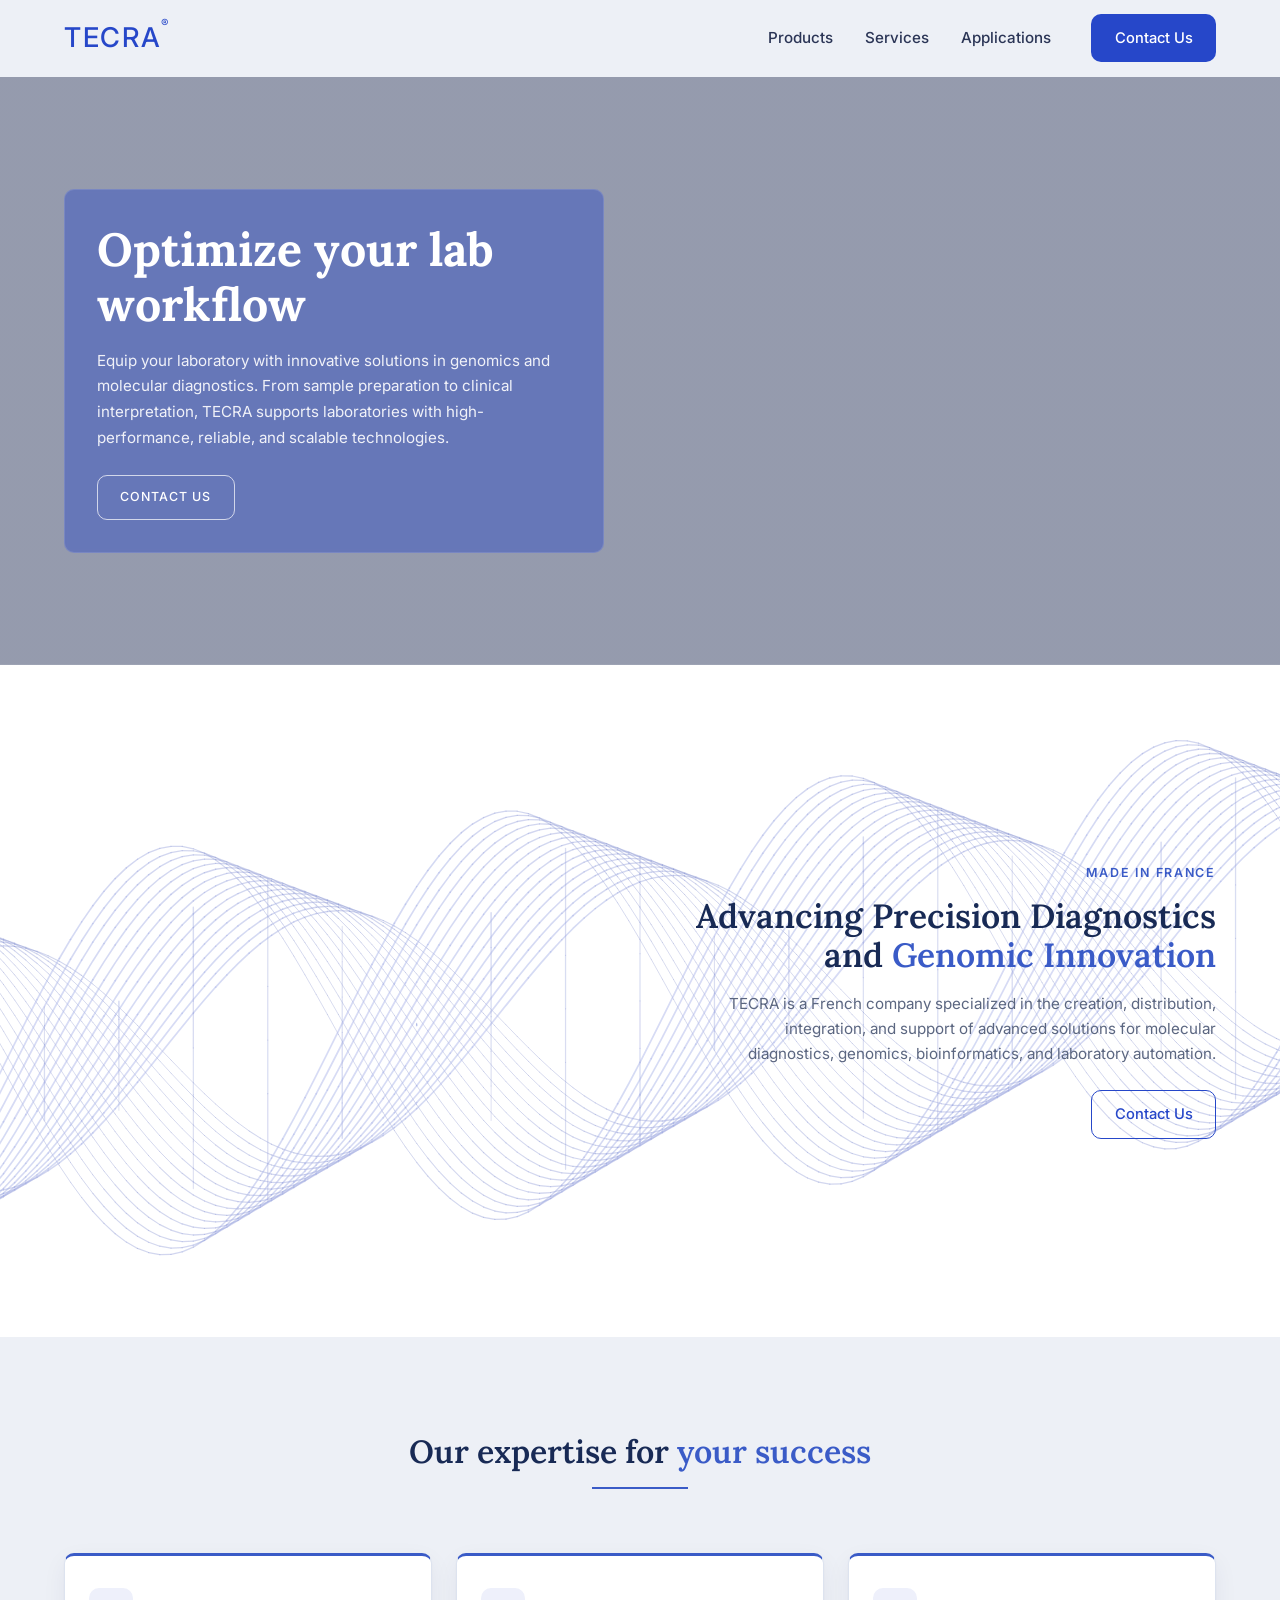
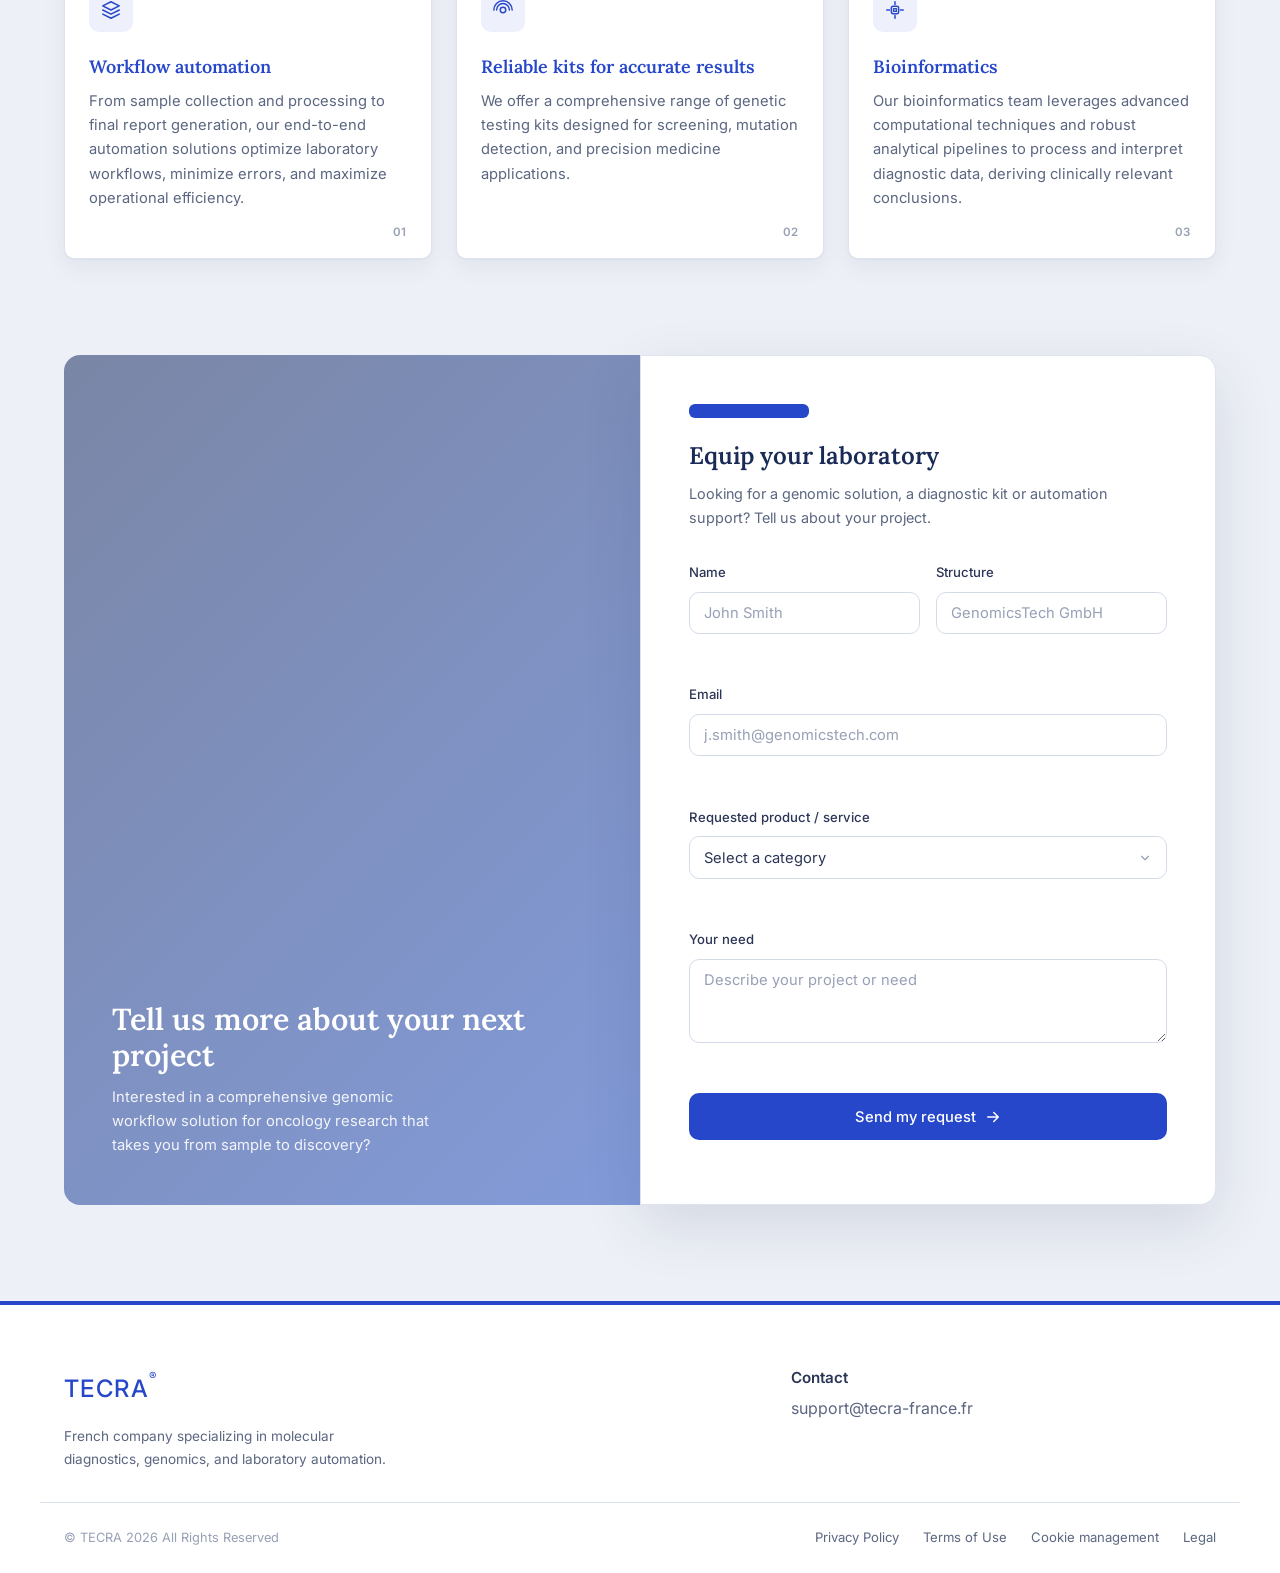
==== index.html @ 700c9b6a "Add files via upload" ====
<!DOCTYPE html>
<html lang="en">
<head>
  <meta charset="UTF-8" />
  <meta name="viewport" content="width=device-width, initial-scale=1.0" />
  <title>TECRA — Advancing Precision Diagnostics & Genomic Innovation</title>
  <meta
    name="description"
    content="TECRA is a French company specialized in molecular diagnostics, genomics, bioinformatics, and laboratory automation."
  />

  <!-- Fonts: serif display (Lora) + sans UI (Inter) -->
  <link rel="preconnect" href="https://fonts.googleapis.com" />
  <link rel="preconnect" href="https://fonts.gstatic.com" crossorigin />
  <link
    href="https://fonts.googleapis.com/css2?family=Inter:wght@400;500;600&family=Lora:ital,wght@0,500;0,600;0,700;1,500&display=swap"
    rel="stylesheet"
  />

  <link rel="stylesheet" href="styles.css" />
</head>
<body>
  <!-- ============================ HEADER ============================ -->
  <header class="site-header" id="top">
    <div class="container site-header__inner">
      <a href="#top" class="logo" aria-label="TECRA home">
        <span class="logo__word">TECRA</span><span class="logo__mark">&reg;</span>
      </a>

      <nav class="nav" aria-label="Primary">
        <button
          class="nav__toggle"
          aria-expanded="false"
          aria-controls="nav-menu"
          aria-label="Open menu"
        >
          <span></span><span></span><span></span>
        </button>

        <ul class="nav__menu" id="nav-menu">
          <li><a href="products.html">Products</a></li>
          <li><a href="services.html">Services</a></li>
          <li><a href="applications.html">Applications</a></li>
          <li class="nav__cta">
            <a href="#contact" class="btn btn--primary">Contact Us</a>
          </li>
        </ul>
      </nav>
    </div>
  </header>

  <main>
    <!-- ============================ HERO ============================ -->
    <section class="hero" id="products">
      <div class="container hero__inner">
        <div class="hero__card">
          <h1 class="hero__title">Optimize your lab workflow</h1>
          <p class="hero__text">
            Equip your laboratory with innovative solutions in genomics and
            molecular diagnostics. From sample preparation to clinical
            interpretation, TECRA supports laboratories with high-performance,
            reliable, and scalable technologies.
          </p>
          <a href="#contact" class="btn btn--ghost">Contact Us</a>
        </div>
      </div>
    </section>

    <!-- ============================ ABOUT ============================ -->
    <section class="about" id="services">
      <div class="container about__inner">
        <!-- Decorative DNA double-helix: drawn and projected in 3D,
             rotating on its vertical axis (see initHelix in main.js). -->
        <div class="about__helix" aria-hidden="true">
          <canvas class="about__helix-canvas"></canvas>
        </div>

        <div class="about__content">
          <p class="eyebrow">Made in France</p>
          <h2 class="about__title">
            Advancing Precision Diagnostics and
            <span class="text-accent">Genomic Innovation</span>
          </h2>
          <p class="about__text">
            TECRA is a French company specialized in the creation, distribution,
            integration, and support of advanced solutions for molecular
            diagnostics, genomics, bioinformatics, and laboratory automation.
          </p>
          <a href="#contact" class="btn btn--outline">Contact Us</a>
        </div>
      </div>
    </section>

    <!-- ========================== EXPERTISE ========================== -->
    <section class="expertise" id="applications">
      <div class="container">
        <header class="section-head">
          <h2 class="section-head__title">
            Our expertise for <span class="text-accent">your success</span>
          </h2>
          <span class="section-head__rule" aria-hidden="true"></span>
        </header>

        <ol class="cards">
          <li class="card">
            <span class="card__icon" aria-hidden="true">
              <svg viewBox="0 0 24 24" fill="none" stroke="currentColor" stroke-width="1.6" stroke-linecap="round" stroke-linejoin="round">
                <path d="M12 3 3 7.5 12 12l9-4.5L12 3Z" />
                <path d="M3 12l9 4.5L21 12" />
                <path d="M3 16.5 12 21l9-4.5" />
              </svg>
            </span>
            <h3 class="card__title">Workflow automation</h3>
            <p class="card__text">
              From sample collection and processing to final report generation,
              our end-to-end automation solutions optimize laboratory workflows,
              minimize errors, and maximize operational efficiency.
            </p>
            <span class="card__number">01</span>
          </li>

          <li class="card">
            <span class="card__icon" aria-hidden="true">
              <svg viewBox="0 0 24 24" fill="none" stroke="currentColor" stroke-width="1.6" stroke-linecap="round" stroke-linejoin="round">
                <circle cx="12" cy="12" r="3" />
                <path d="M5 12a7 7 0 0 1 14 0" />
                <path d="M2 12a10 10 0 0 1 20 0" />
              </svg>
            </span>
            <h3 class="card__title">Reliable kits for accurate results</h3>
            <p class="card__text">
              We offer a comprehensive range of genetic testing kits designed for
              screening, mutation detection, and precision medicine applications.
            </p>
            <span class="card__number">02</span>
          </li>

          <li class="card">
            <span class="card__icon" aria-hidden="true">
              <svg viewBox="0 0 24 24" fill="none" stroke="currentColor" stroke-width="1.6" stroke-linecap="round" stroke-linejoin="round">
                <path d="M12 3v3M12 18v3M3 12h3M18 12h3" />
                <rect x="8" y="8" width="8" height="8" rx="2" />
                <path d="M10.5 10.5h3v3h-3z" />
              </svg>
            </span>
            <h3 class="card__title">Bioinformatics</h3>
            <p class="card__text">
              Our bioinformatics team leverages advanced computational techniques
              and robust analytical pipelines to process and interpret diagnostic
              data, deriving clinically relevant conclusions.
            </p>
            <span class="card__number">03</span>
          </li>
        </ol>
      </div>
    </section>

    <!-- =========================== CONTACT =========================== -->
    <section class="contact" id="contact">
      <div class="container contact__inner">
        <!-- Image / message panel -->
        <aside class="contact__panel">
          <div class="contact__panel-content">
            <h2 class="contact__panel-title">Tell us more about your next project</h2>
            <p class="contact__panel-text">
              Interested in a comprehensive genomic workflow solution for oncology
              research that takes you from sample to discovery?
            </p>
          </div>
        </aside>

        <!-- Form card -->
        <div class="contact__card">
          <span class="contact__chip" aria-hidden="true"></span>
          <h2 class="contact__title">Equip your laboratory</h2>
          <p class="contact__subtitle">
            Looking for a genomic solution, a diagnostic kit or automation support?
            Tell us about your project.
          </p>

          <form class="form" id="contact-form" action="https://formspree.io/f/YOUR_FORM_ID" method="POST" novalidate>
            <input type="hidden" name="_subject" value="New contact request from TECRA website" />
            <input type="hidden" name="_replyto" value="" />
            <div class="form__row">
              <div class="field">
                <label for="name">Name</label>
                <input type="text" id="name" name="name" minlength="2" placeholder="John Smith" required />
                <span class="field__error" aria-live="polite"></span>
              </div>
              <div class="field">
                <label for="structure">Structure</label>
                <input type="text" id="structure" name="structure" minlength="2" placeholder="GenomicsTech GmbH" required />
                <span class="field__error" aria-live="polite"></span>
              </div>
            </div>

            <div class="field">
              <label for="email">Email</label>
              <input type="email" id="email" name="email" placeholder="j.smith@genomicstech.com" required />
              <span class="field__error" aria-live="polite"></span>
            </div>

            <div class="field">
              <label for="category">Requested product / service</label>
              <select id="category" name="category" required>
                <option value="" disabled selected>Select a category</option>
                <option value="automation">Workflow automation</option>
                <option value="kits">Diagnostic kits</option>
                <option value="genomics">Genomic solutions</option>
                <option value="bioinformatics">Bioinformatics</option>
              </select>
              <span class="field__error" aria-live="polite"></span>
            </div>

            <div class="field">
              <label for="need">Your need</label>
              <textarea id="need" name="need" rows="3" minlength="10" placeholder="Describe your project or need" required></textarea>
              <span class="field__error" aria-live="polite"></span>
            </div>

            <button type="submit" class="btn btn--primary btn--block">
              Send my request
              <svg viewBox="0 0 24 24" fill="none" stroke="currentColor" stroke-width="2" stroke-linecap="round" stroke-linejoin="round" aria-hidden="true">
                <path d="M5 12h14M13 6l6 6-6 6" />
              </svg>
            </button>
          </form>
        </div>
      </div>
    </section>
  </main>

  <!-- ============================ FOOTER ============================ -->
  <footer class="site-footer">
    <div class="container site-footer__inner">
      <div class="site-footer__brand">
        <a href="#top" class="logo logo--footer" aria-label="TECRA home">
          <span class="logo__word">TECRA</span><span class="logo__mark">&reg;</span>
        </a>
        <p class="site-footer__desc">
          French company specializing in molecular diagnostics, genomics, and
          laboratory automation.
        </p>
      </div>

      <div class="site-footer__contact">
        <h4>Contact</h4>
        <a href="mailto:support@tecra-france.fr">support@tecra-france.fr</a>
      </div>
    </div>

    <div class="container site-footer__bottom">
      <p class="site-footer__copy">&copy; TECRA 2026 All Rights Reserved</p>
      <ul class="site-footer__links">
        <li><a href="politique-de-confidentialite.html">Privacy Policy</a></li>
        <li><a href="#">Terms of Use</a></li>
        <li><a href="politique-de-confidentialite.html#cookies">Cookie management</a></li>
        <li><a href="mentions-legales.html">Legal</a></li>
      </ul>
    </div>
  </footer>

  <script src="main.js"></script>
</body>
</html>
---- styles.css ----
/* =============================================================
   TECRA — Landing page
   Structure:
   1. Design tokens (custom properties)
   2. Base / reset
   3. Layout primitives (.container)
   4. Components (buttons, logo, forms)
   5. Sections (header, hero, about, expertise, contact, footer)
   6. Responsive breakpoints
   ============================================================= */

/* ---------- 1. Design tokens ---------- */
:root {
  /* Brand colors */
  --c-primary: #2647c9;        /* buttons, links, active accents      */
  --c-primary-dark: #1a3299;   /* hover / pressed state               */
  --c-accent: #3a5bc7;         /* helix, highlighted words, eyebrows  */
  --c-navy: #182a55;           /* serif display headings              */
  --c-ink: #2b3556;            /* strong body text                    */
  --c-text: #5b6680;           /* default body text                   */
  --c-muted: #97a0b5;          /* placeholders, captions, numbers     */

  /* Surfaces */
  --c-bg: #ffffff;
  --c-bg-alt: #edf0f6;         /* light grey section background       */
  --c-bg-panel: #eef1f7;
  --c-border: #dde3ef;
  --c-field-border: #d4dbe8;

  /* Typography */
  --ff-serif: "Lora", Georgia, "Times New Roman", serif;
  --ff-sans: "Inter", system-ui, -apple-system, "Segoe UI", Roboto, sans-serif;

  /* Spacing scale */
  --space-2: 0.5rem;
  --space-3: 0.75rem;
  --space-4: 1rem;
  --space-6: 1.5rem;
  --space-8: 2rem;
  --space-12: 3rem;
  --space-16: 4rem;
  --space-20: 5rem;
  --space-24: 6rem;

  /* Radii & shadows */
  --radius: 10px;
  --radius-lg: 16px;
  --shadow-card: 0 1px 2px rgba(24, 42, 85, 0.04),
                 0 8px 24px rgba(24, 42, 85, 0.06);
  --shadow-form: 0 20px 60px rgba(24, 42, 85, 0.12);

  /* Layout */
  --container: 1200px;
  --transition: 180ms ease;
}

/* ---------- 2. Base / reset ---------- */
*,
*::before,
*::after { box-sizing: border-box; }

html { scroll-behavior: smooth; }

body {
  margin: 0;
  font-family: var(--ff-sans);
  font-size: 1rem;
  line-height: 1.65;
  color: var(--c-text);
  background: var(--c-bg);
  -webkit-font-smoothing: antialiased;
  text-rendering: optimizeLegibility;
}

img,
svg { display: block; max-width: 100%; }

a { color: inherit; text-decoration: none; }

h1, h2, h3, h4 {
  margin: 0;
  font-family: var(--ff-serif);
  color: var(--c-navy);
  line-height: 1.18;
  font-weight: 600;
}

p { margin: 0; }

ul, ol { margin: 0; padding: 0; list-style: none; }

:focus-visible {
  outline: 2px solid var(--c-primary);
  outline-offset: 3px;
  border-radius: 4px;
}

.text-accent { color: var(--c-accent); }

/* ---------- 3. Layout primitives ---------- */
.container {
  width: 100%;
  max-width: var(--container);
  margin-inline: auto;
  padding-inline: var(--space-6);
}

.eyebrow {
  font-family: var(--ff-sans);
  font-size: 0.78rem;
  font-weight: 600;
  letter-spacing: 0.14em;
  text-transform: uppercase;
  color: var(--c-accent);
  margin-bottom: var(--space-3);
}

/* ---------- 4. Components ---------- */

/* Logo */
.logo {
  display: inline-flex;
  align-items: flex-start;
  color: var(--c-primary);
}
.logo__word {
  font-family: var(--ff-sans);
  font-weight: 500;
  font-size: 1.7rem;
  letter-spacing: 0.06em;
}
.logo__mark { font-size: 0.7rem; line-height: 1; margin-top: 2px; }
.logo--footer .logo__word { font-size: 1.5rem; }

/* Buttons */
.btn {
  --btn-pad-y: 0.7rem;
  --btn-pad-x: 1.4rem;
  display: inline-flex;
  align-items: center;
  justify-content: center;
  gap: 0.5rem;
  padding: var(--btn-pad-y) var(--btn-pad-x);
  font-family: var(--ff-sans);
  font-size: 0.92rem;
  font-weight: 500;
  border: 1px solid transparent;
  border-radius: var(--radius);
  cursor: pointer;
  transition: background var(--transition), color var(--transition),
              border-color var(--transition), transform var(--transition);
}
.btn:active { transform: translateY(1px); }
.btn svg { width: 18px; height: 18px; }

.btn--primary {
  background: var(--c-primary);
  color: #fff;
}
.btn--primary:hover { background: var(--c-primary-dark); }

.btn--outline {
  background: transparent;
  color: var(--c-primary);
  border-color: var(--c-primary);
}
.btn--outline:hover { background: var(--c-primary); color: #fff; }

.btn--ghost {
  background: transparent;
  color: #fff;
  border-color: rgba(255, 255, 255, 0.7);
  text-transform: uppercase;
  letter-spacing: 0.08em;
  font-size: 0.78rem;
}
.btn--ghost:hover { background: rgba(255, 255, 255, 0.14); border-color: #fff; }

.btn--block { width: 100%; padding-block: 0.85rem; }

/* Section heading with centered rule */
.section-head { text-align: center; margin-bottom: var(--space-16); }
.section-head__title { font-size: clamp(1.5rem, 3vw, 2rem); }
.section-head__rule {
  display: block;
  width: 96px;
  height: 2px;
  margin: var(--space-4) auto 0;
  background: var(--c-accent);
}

/* ---------- 5. Sections ---------- */

/* Header */
.site-header {
  position: sticky;
  top: 0;
  z-index: 50;
  background: var(--c-bg-alt);
  border-bottom: 1px solid transparent;
}
.site-header__inner {
  display: flex;
  align-items: center;
  justify-content: space-between;
  min-height: 76px;
}
.nav { display: flex; align-items: center; }
.nav__menu {
  display: flex;
  align-items: center;
  gap: var(--space-8);
  font-size: 0.95rem;
  font-weight: 500;
  color: var(--c-ink);
}
.nav__menu a:not(.btn):hover { color: var(--c-primary); }
.nav__cta { margin-left: var(--space-2); }

.nav__toggle {
  display: none;
  flex-direction: column;
  justify-content: center;
  gap: 5px;
  width: 44px;
  height: 44px;
  padding: 10px;
  background: none;
  border: 0;
  cursor: pointer;
}
.nav__toggle span {
  display: block;
  height: 2px;
  width: 100%;
  background: var(--c-ink);
  border-radius: 2px;
  transition: transform var(--transition), opacity var(--transition);
}

/* Hero */
.hero {
  position: relative;
  color: #fff;
  background: linear-gradient(120deg, #1c2f63 0%, #24449e 55%, #2c63c4 100%);
  background: linear-gradient(rgba(20,33,74,.45), rgba(20,33,74,.45)),
              url("images/Hero.png") center/cover;
  background-size: cover;
  background-position: center;
}
.hero__inner { padding-block: clamp(3.5rem, 9vw, 7rem); }
.hero__card {
  max-width: 540px;
  padding: var(--space-8);
  background: rgba(38, 71, 201, 0.42);
  backdrop-filter: blur(2px);
  border: 1px solid rgba(255, 255, 255, 0.12);
  border-radius: var(--radius);
}
.hero__title {
  color: #fff;
  font-size: clamp(1.9rem, 4.5vw, 2.9rem);
  font-weight: 700;
  margin-bottom: var(--space-4);
}
.hero__text {
  font-size: 0.95rem;
  line-height: 1.7;
  color: rgba(255, 255, 255, 0.9);
  margin-bottom: var(--space-6);
}

/* About */
.about { position: relative; background: var(--c-bg); overflow: hidden; }
.about__inner {
  position: relative;
  display: grid;
  grid-template-columns: 1fr;
  min-height: 42rem;       /* taller, more spacious section */
  align-content: center;
  padding-block: clamp(3.5rem, 8vw, 6.5rem);
}
/* Full-bleed horizontal helix, centered behind the content (matches the
   reference). The canvas is drawn and rotated in 3D by main.js. */
.about__helix {
  position: absolute;
  top: 50%;
  left: 50%;
  width: 100vw;            /* span the full viewport, beyond the container */
  height: 100%;
  transform: translate(-50%, -50%);
  pointer-events: none;
  z-index: 0;
}
.about__helix-canvas {
  display: block;
  width: 100%;
  height: 100%;
  opacity: 0.9;
}

.about__content {
  position: relative;
  z-index: 1;
  max-width: 520px;
  margin-left: auto;
  text-align: right;
}
.about__title {
  font-size: clamp(1.5rem, 3.2vw, 2.1rem);
  margin-bottom: var(--space-4);
}
.about__text {
  color: var(--c-text);
  margin-bottom: var(--space-6);
  font-size: 0.95rem;
}

/* Expertise */
.expertise { background: var(--c-bg-alt); padding-block: clamp(3.5rem, 8vw, 6rem); }
.cards {
  display: grid;
  grid-template-columns: repeat(3, 1fr);
  gap: var(--space-6);
}
.card {
  position: relative;
  display: flex;
  flex-direction: column;
  padding: var(--space-8) var(--space-6) var(--space-12);
  background: var(--c-bg);
  border: 1px solid var(--c-border);
  border-top: 3px solid var(--c-accent);
  border-radius: var(--radius);
  box-shadow: var(--shadow-card);
  transition: transform var(--transition), box-shadow var(--transition);
}
.card:hover {
  transform: translateY(-4px);
  box-shadow: 0 12px 32px rgba(24, 42, 85, 0.12);
}
.card__icon {
  display: inline-flex;
  align-items: center;
  justify-content: center;
  width: 44px;
  height: 44px;
  margin-bottom: var(--space-6);
  color: var(--c-primary);
  background: rgba(38, 71, 201, 0.08);
  border-radius: var(--radius);
}
.card__icon svg { width: 22px; height: 22px; }
.card__title {
  color: var(--c-primary);
  font-family: var(--ff-serif);
  font-size: 1.12rem;
  font-weight: 600;
  margin-bottom: var(--space-3);
}
.card__text { font-size: 0.92rem; color: var(--c-text); }
.card__number {
  position: absolute;
  right: var(--space-6);
  bottom: var(--space-4);
  font-family: var(--ff-sans);
  font-size: 0.72rem;
  font-weight: 600;
  letter-spacing: 0.06em;
  color: var(--c-muted);
}

/* Contact */
.contact { background: var(--c-bg-alt); padding-bottom: clamp(3.5rem, 8vw, 6rem); }
.contact__inner {
  display: grid;
  grid-template-columns: 1fr 1fr;
  align-items: stretch;
  gap: 0;
}
.contact__panel {
  position: relative;
  display: flex;
  align-items: flex-end;
  min-height: 360px;
  padding: var(--space-12);
  color: #fff;
  border-radius: var(--radius-lg) 0 0 var(--radius-lg);
  background: linear-gradient(135deg, rgba(28,47,99,.55), rgba(42,85,194,.55)),
              url("images/Contact.png") center/cover;
  background-size: cover;
  background-position: center;
}
.contact__panel-title {
  color: #fff;
  font-size: clamp(1.4rem, 2.6vw, 1.9rem);
  margin-bottom: var(--space-3);
}
.contact__panel-text {
  font-size: 0.92rem;
  color: rgba(255, 255, 255, 0.9);
  max-width: 38ch;
}

.contact__card {
  position: relative;
  padding: var(--space-12);
  background: var(--c-bg);
  border: 1px solid var(--c-border);
  border-radius: 0 var(--radius-lg) var(--radius-lg) 0;
  box-shadow: var(--shadow-form);
}
.contact__chip {
  display: block;
  width: 120px;
  height: 14px;
  border-radius: 6px;
  background: var(--c-primary);
  margin-bottom: var(--space-6);
}
.contact__title { font-size: 1.5rem; margin-bottom: var(--space-3); }
.contact__subtitle {
  font-size: 0.9rem;
  color: var(--c-text);
  margin-bottom: var(--space-8);
}

/* Forms */
.form { display: flex; flex-direction: column; gap: var(--space-4); }
.form__row {
  display: grid;
  grid-template-columns: 1fr 1fr;
  gap: var(--space-4);
}
.field { display: flex; flex-direction: column; gap: var(--space-2); }
.field label {
  font-size: 0.82rem;
  font-weight: 500;
  color: var(--c-ink);
}
.field input,
.field select,
.field textarea {
  width: 100%;
  padding: 0.7rem 0.85rem;
  font-family: inherit;
  font-size: 0.92rem;
  color: var(--c-ink);
  background: var(--c-bg);
  border: 1px solid var(--c-field-border);
  border-radius: var(--radius);
  transition: border-color var(--transition), box-shadow var(--transition);
}
.field textarea { resize: vertical; min-height: 84px; }
.field input::placeholder,
.field textarea::placeholder { color: var(--c-muted); }
.field input:focus,
.field select:focus,
.field textarea:focus {
  outline: none;
  border-color: var(--c-primary);
  box-shadow: 0 0 0 3px rgba(38, 71, 201, 0.12);
}
.field__error {
  display: block;
  margin-top: 0.4rem;
  font-size: 0.8rem;
  color: #cf2b2b;
  min-height: 1.25rem;
}
.field--error input,
.field--error select,
.field--error textarea {
  border-color: #cf2b2b;
}
.field--error input:focus,
.field--error select:focus,
.field--error textarea:focus {
  box-shadow: 0 0 0 3px rgba(207, 43, 43, 0.16);
}
.field select {
  appearance: none;
  background-image: url("data:image/svg+xml,%3Csvg xmlns='http://www.w3.org/2000/svg' width='14' height='14' viewBox='0 0 24 24' fill='none' stroke='%2397a0b5' stroke-width='2' stroke-linecap='round' stroke-linejoin='round'%3E%3Cpath d='m6 9 6 6 6-6'/%3E%3C/svg%3E");
  background-repeat: no-repeat;
  background-position: right 0.85rem center;
  padding-right: 2.2rem;
}

/* Footer */
.site-footer {
  background: var(--c-bg);
  border-top: 4px solid var(--c-primary);
}
.site-footer__inner {
  display: grid;
  grid-template-columns: 1.6fr 1fr;
  gap: var(--space-12);
  padding-block: var(--space-16) var(--space-8);
}
.site-footer__desc {
  max-width: 36ch;
  margin-top: var(--space-4);
  font-size: 0.85rem;
  color: var(--c-text);
}
.site-footer__contact h4 {
  font-family: var(--ff-sans);
  font-size: 0.95rem;
  font-weight: 600;
  color: var(--c-ink);
  margin-bottom: var(--space-2);
}
.site-footer__contact a:hover { color: var(--c-primary); }

.site-footer__bottom {
  display: flex;
  flex-wrap: wrap;
  align-items: center;
  justify-content: space-between;
  gap: var(--space-4);
  padding-block: var(--space-6);
  border-top: 1px solid var(--c-border);
}
.site-footer__copy { font-size: 0.8rem; color: var(--c-muted); }
.site-footer__links {
  display: flex;
  flex-wrap: wrap;
  gap: var(--space-6);
  font-size: 0.82rem;
  color: var(--c-text);
}
.site-footer__links a:hover { color: var(--c-primary); }

/* ---------- 6. Responsive ---------- */
@media (max-width: 900px) {
  .cards { grid-template-columns: 1fr; max-width: 520px; margin-inline: auto; }

  .contact__inner { grid-template-columns: 1fr; }
  .contact__panel { border-radius: var(--radius-lg) var(--radius-lg) 0 0; min-height: 260px; }
  .contact__card { border-radius: 0 0 var(--radius-lg) var(--radius-lg); }

  .about__content { max-width: none; text-align: left; }
  .about__helix {
    top: 45%;
    width: 120vw;
  }
  .about__helix-canvas { opacity: 0.5; }
  .about__inner { min-height: clamp(30rem, 60vw, 38rem); }
}

@media (max-width: 720px) {
  /* Mobile navigation */
  .nav__toggle { display: flex; }
  .nav__menu {
    position: absolute;
    inset: 76px 0 auto 0;
    flex-direction: column;
    align-items: stretch;
    gap: 0;
    padding: var(--space-4) var(--space-6) var(--space-8);
    background: var(--c-bg-alt);
    border-bottom: 1px solid var(--c-border);
    box-shadow: var(--shadow-card);
    transform: translateY(-12px);
    opacity: 0;
    visibility: hidden;
    transition: opacity var(--transition), transform var(--transition),
                visibility var(--transition);
  }
  .nav__menu li { padding-block: var(--space-2); }
  .nav__cta { margin: var(--space-3) 0 0; }
  .nav__cta .btn { width: 100%; }
  .nav[data-open="true"] .nav__menu {
    transform: translateY(0);
    opacity: 1;
    visibility: visible;
  }

  .site-footer__inner { grid-template-columns: 1fr; gap: var(--space-8); }
  .site-footer__bottom { flex-direction: column; align-items: flex-start; }
}

@media (max-width: 480px) {
  .form__row { grid-template-columns: 1fr; }
  .contact__card,
  .contact__panel { padding: var(--space-8); }
  .about__inner { min-height: clamp(24rem, 70vw, 30rem); padding-block: clamp(3rem, 8vw, 5rem); }
  .about__helix { top: 50%; }
  .about__helix-canvas { opacity: 0.65; }
}

/* ---------- Accessibility: reduced motion ---------- */
@media (prefers-reduced-motion: reduce) {
  html { scroll-behavior: auto; }
  *, *::before, *::after {
    animation-duration: 0.01ms !important;
    transition-duration: 0.01ms !important;
  }
}
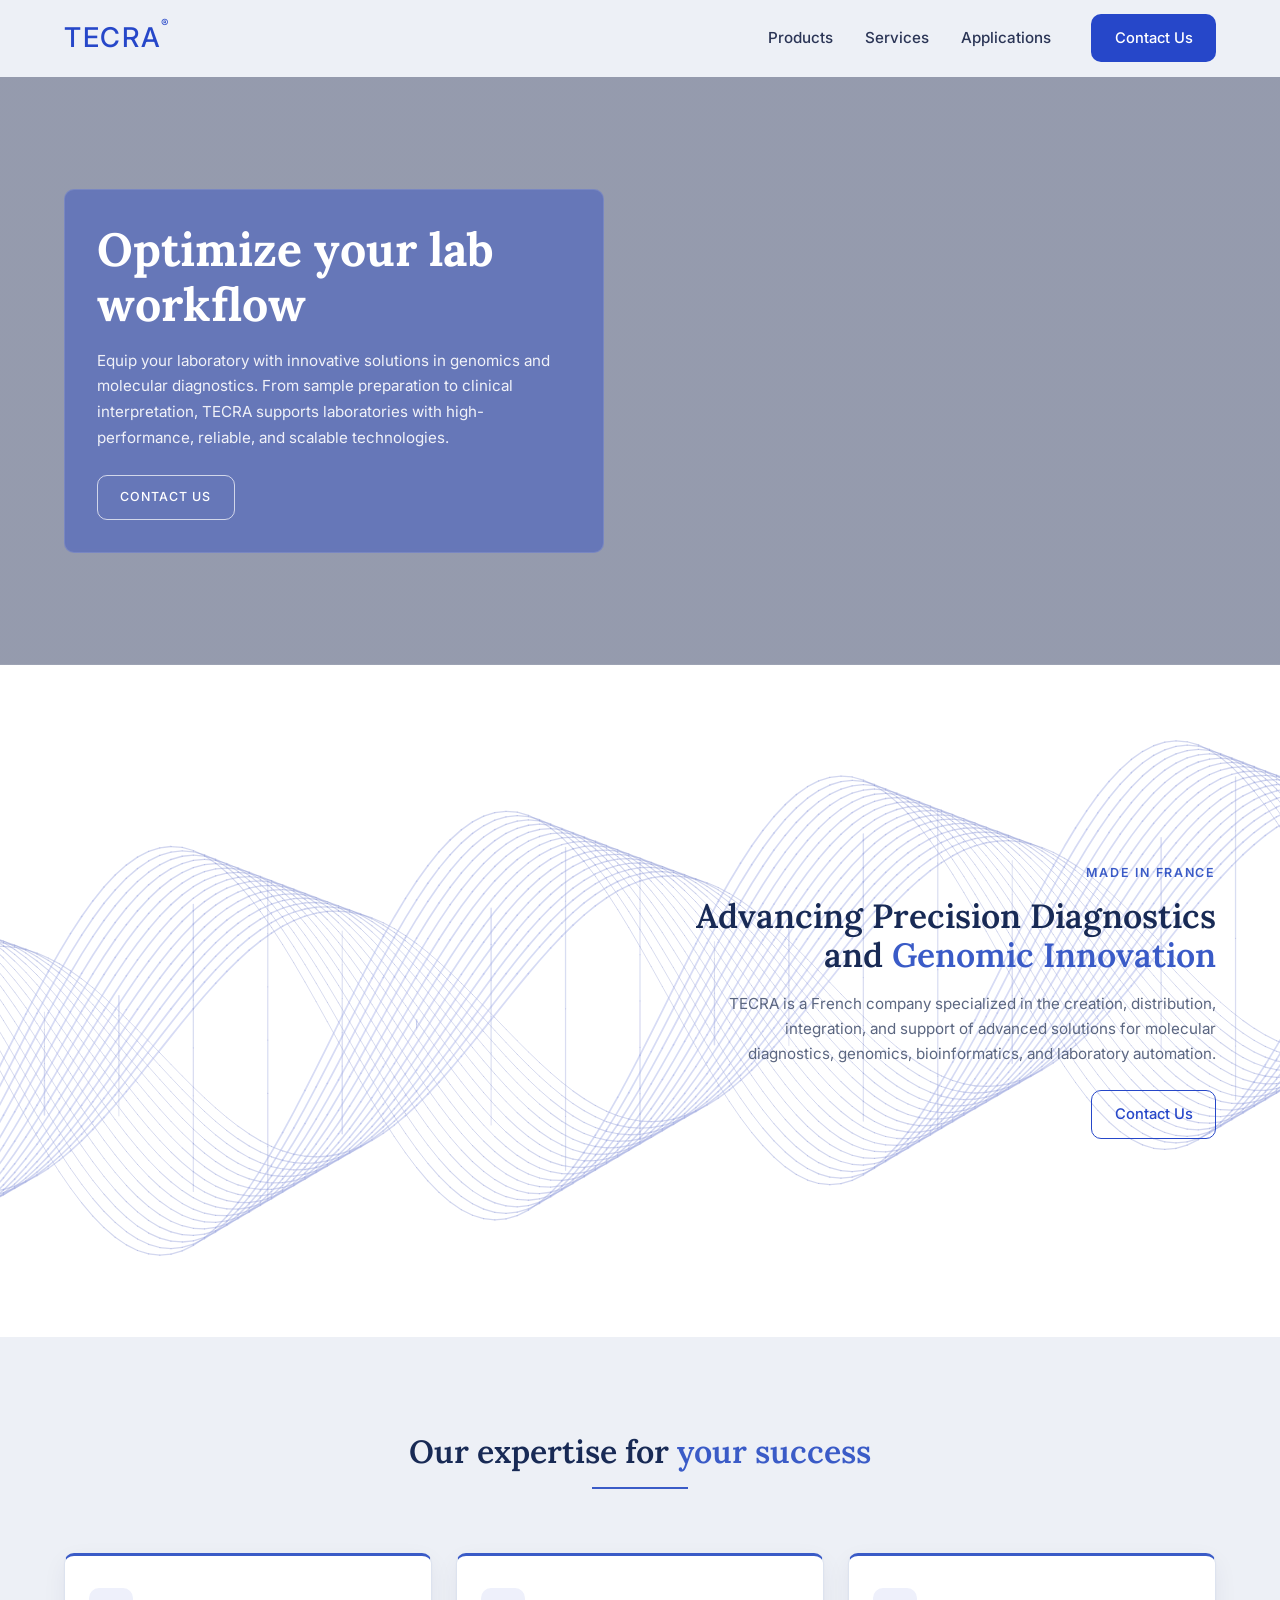
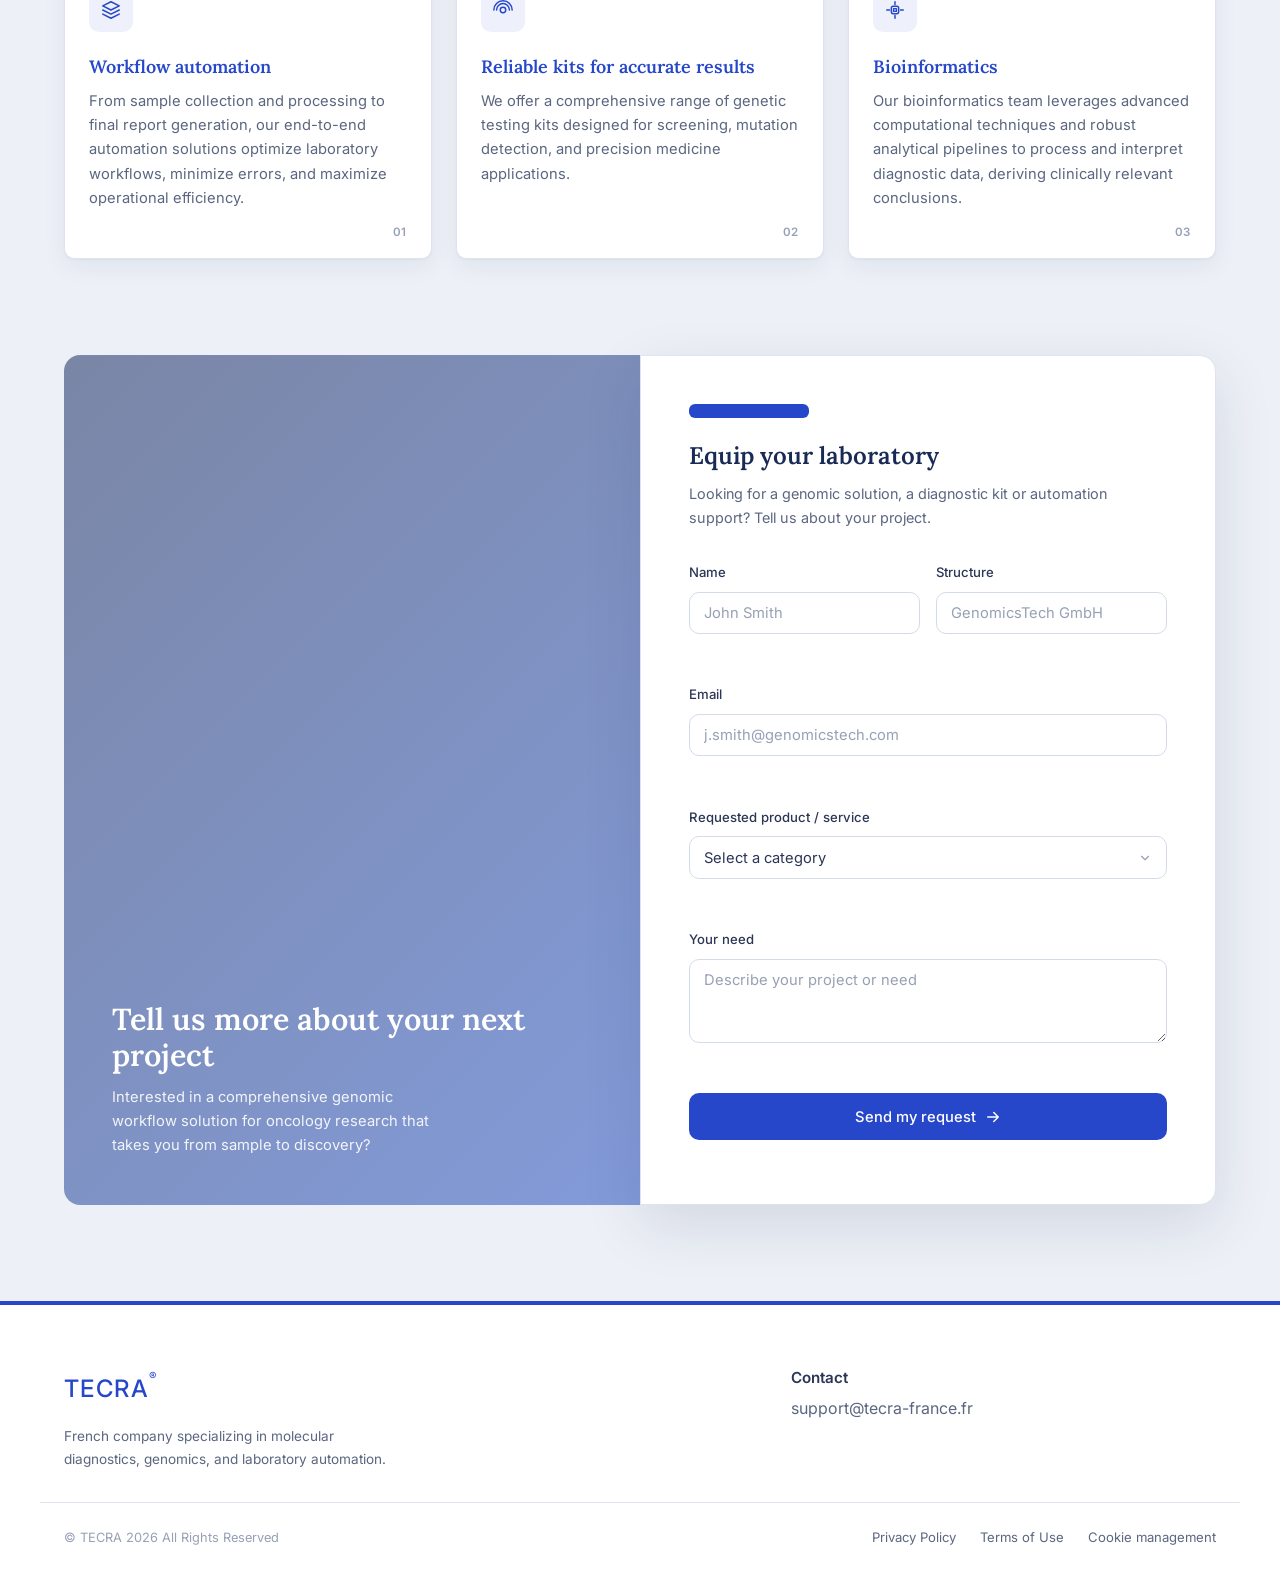
==== commit 57b408d0: "Update index.html" ====
--- a/index.html
+++ b/index.html
@@ -255,11 +255,11 @@
         <li><a href="politique-de-confidentialite.html">Privacy Policy</a></li>
         <li><a href="#">Terms of Use</a></li>
         <li><a href="politique-de-confidentialite.html#cookies">Cookie management</a></li>
-        <li><a href="mentions-legales.html">Legal</a></li>
+        
       </ul>
     </div>
   </footer>
 
   <script src="main.js"></script>
 </body>
-</html>+</html>
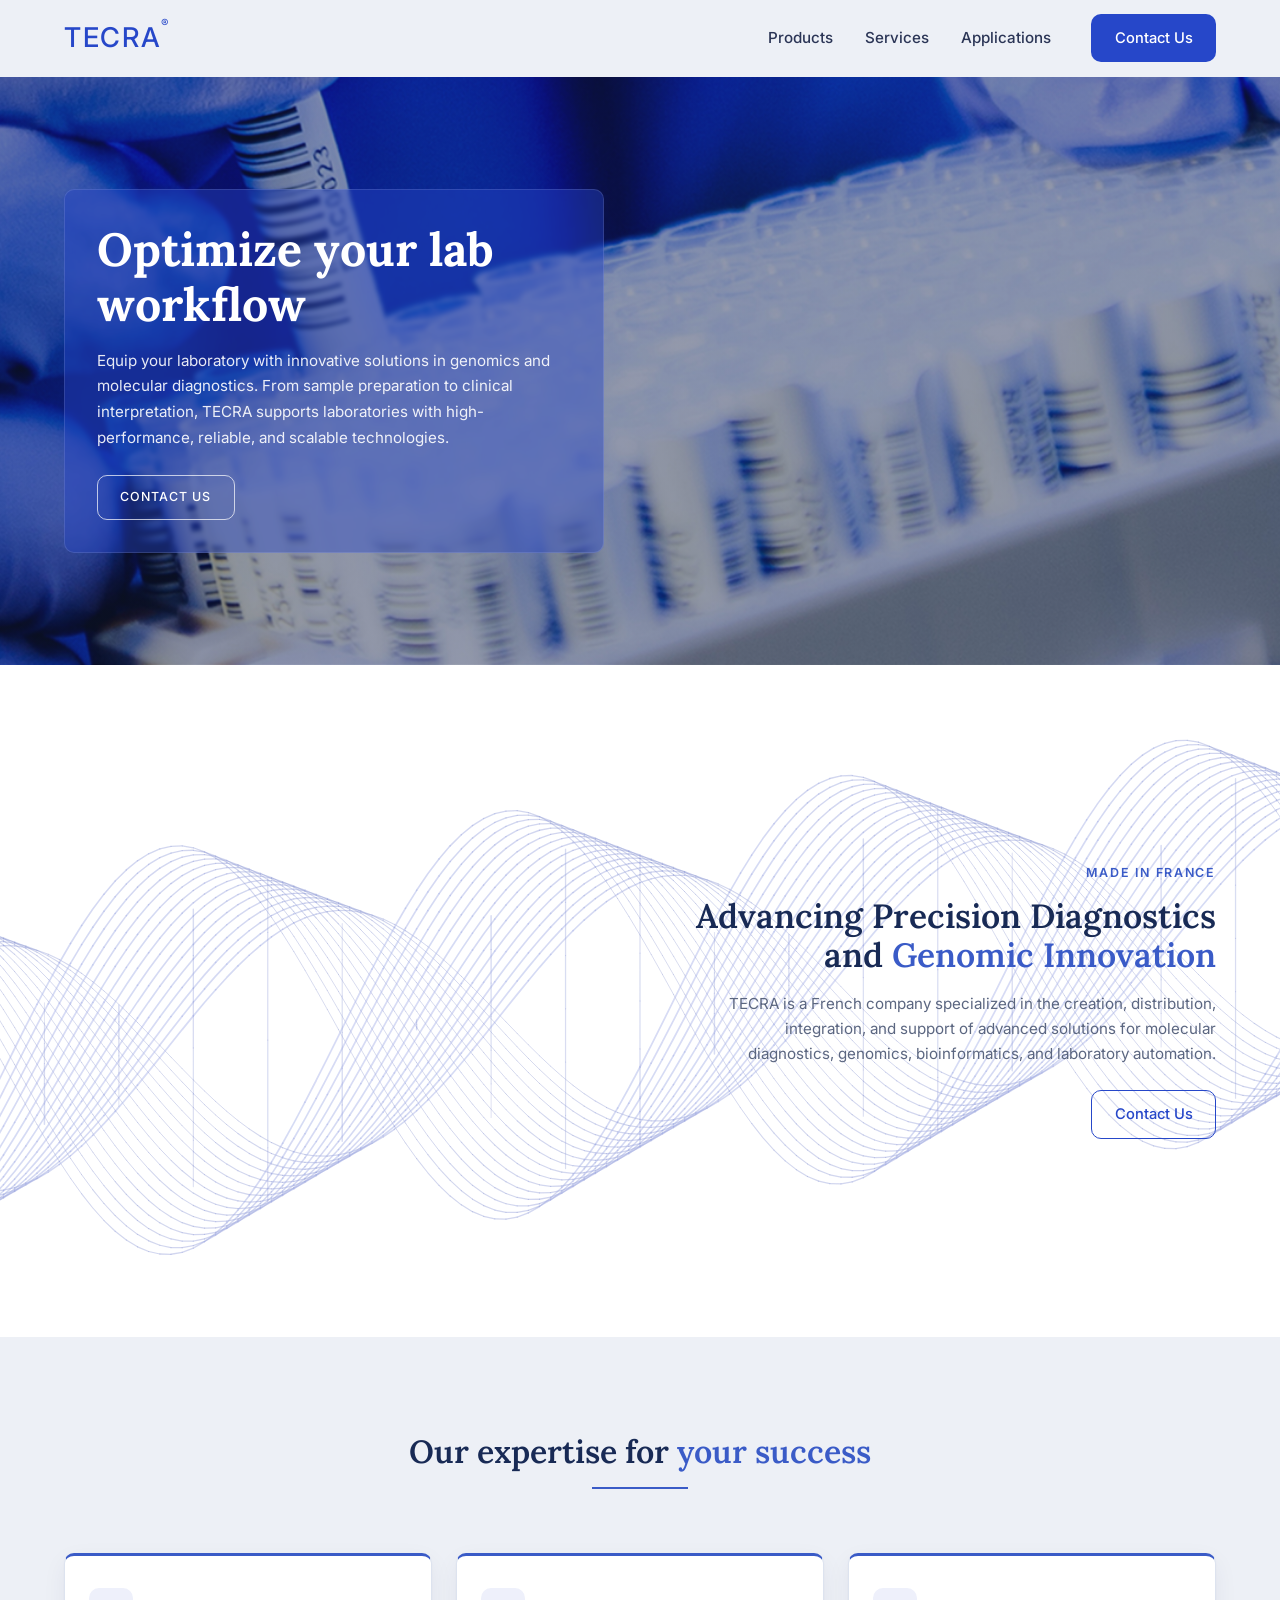
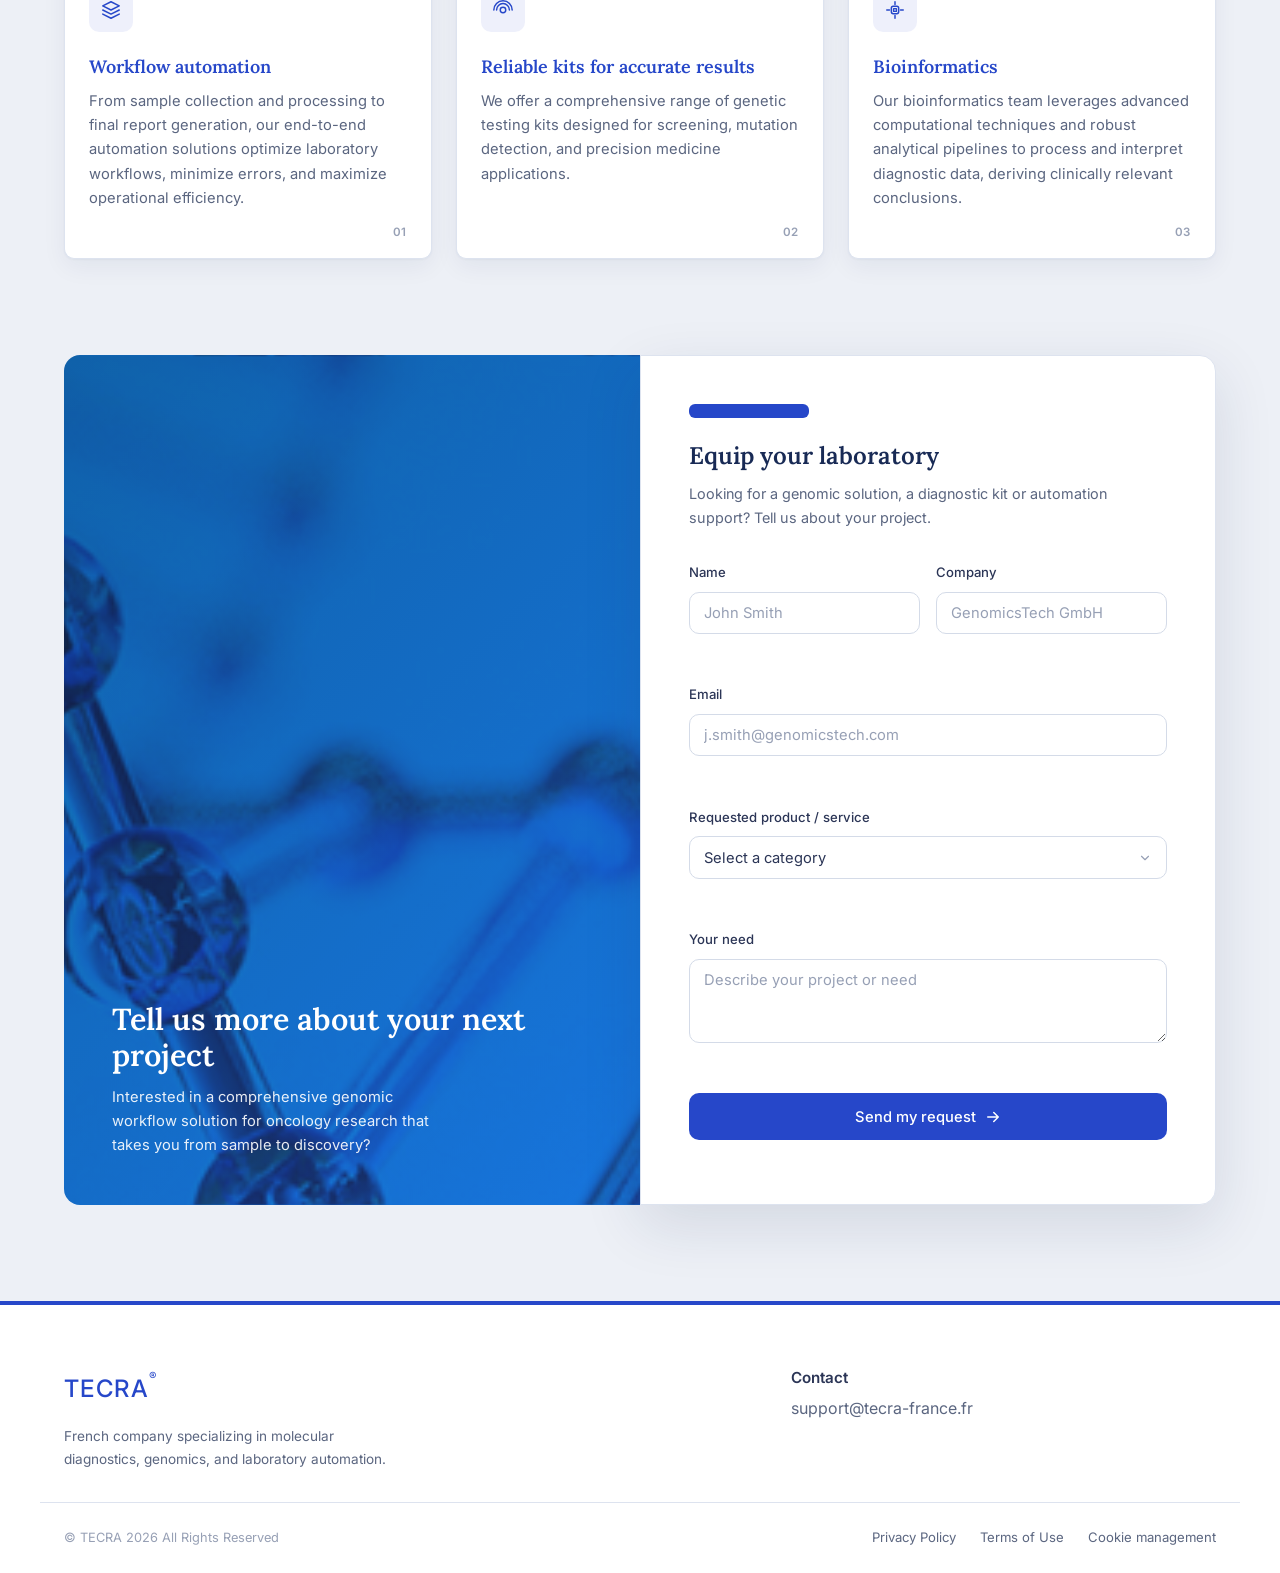
==== commit 1b1b0f5d: "Update index.html Formspree" ====
--- a/index.html
+++ b/index.html
@@ -178,7 +178,7 @@
             Tell us about your project.
           </p>
 
-          <form class="form" id="contact-form" action="https://formspree.io/f/YOUR_FORM_ID" method="POST" novalidate>
+          <form class="form" id="contact-form" action="https://formspree.io/f/mpqgjjyk" method="POST" novalidate>
             <input type="hidden" name="_subject" value="New contact request from TECRA website" />
             <input type="hidden" name="_replyto" value="" />
             <div class="form__row">
@@ -188,7 +188,7 @@
                 <span class="field__error" aria-live="polite"></span>
               </div>
               <div class="field">
-                <label for="structure">Structure</label>
+                <label for="structure">Company</label>
                 <input type="text" id="structure" name="structure" minlength="2" placeholder="GenomicsTech GmbH" required />
                 <span class="field__error" aria-live="polite"></span>
               </div>
--- a/styles.css
+++ b/styles.css
@@ -244,7 +244,7 @@
   color: #fff;
   background: linear-gradient(120deg, #1c2f63 0%, #24449e 55%, #2c63c4 100%);
   background: linear-gradient(rgba(20,33,74,.45), rgba(20,33,74,.45)),
-              url("images/Hero.png") center/cover;
+              url("Hero.png") center/cover;
   background-size: cover;
   background-position: center;
 }
@@ -387,7 +387,7 @@
   color: #fff;
   border-radius: var(--radius-lg) 0 0 var(--radius-lg);
   background: linear-gradient(135deg, rgba(28,47,99,.55), rgba(42,85,194,.55)),
-              url("images/Contact.png") center/cover;
+              url("Contact.png") center/cover;
   background-size: cover;
   background-position: center;
 }
@@ -596,4 +596,4 @@
     animation-duration: 0.01ms !important;
     transition-duration: 0.01ms !important;
   }
-}+}
